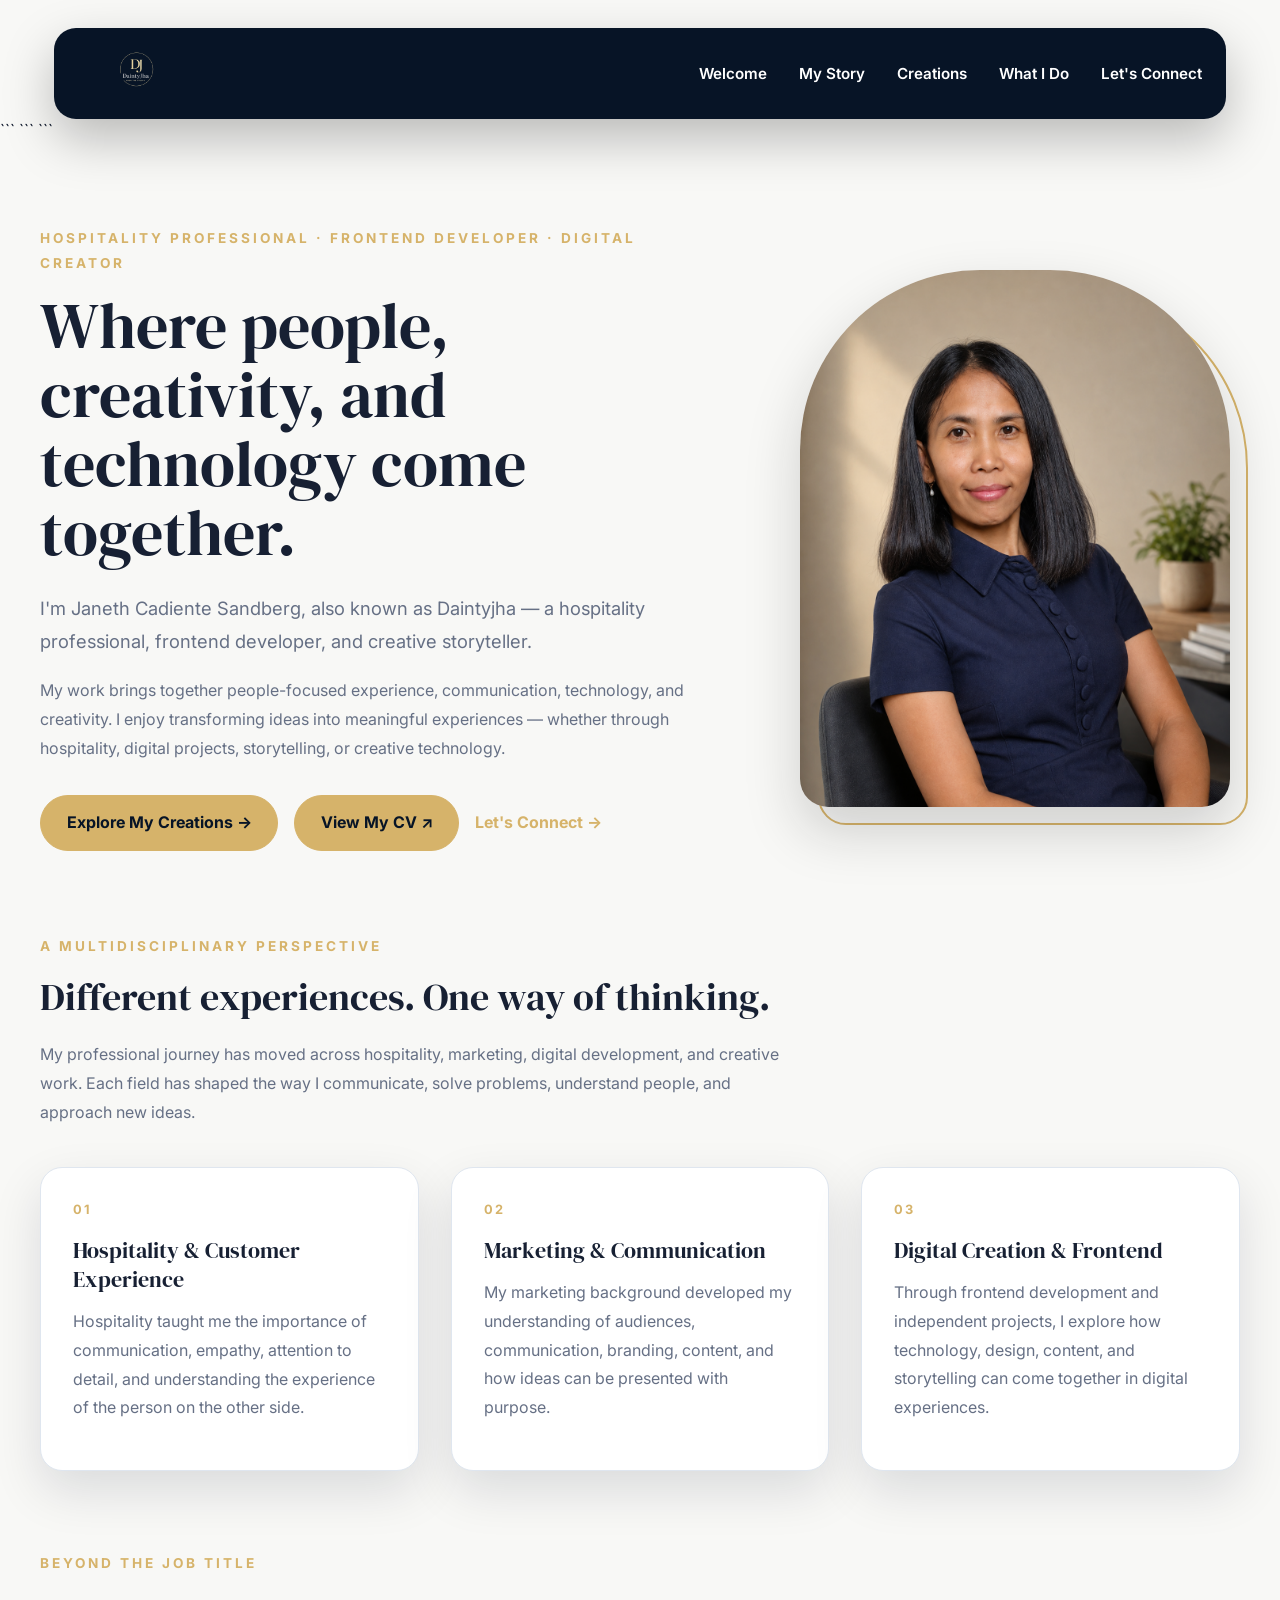
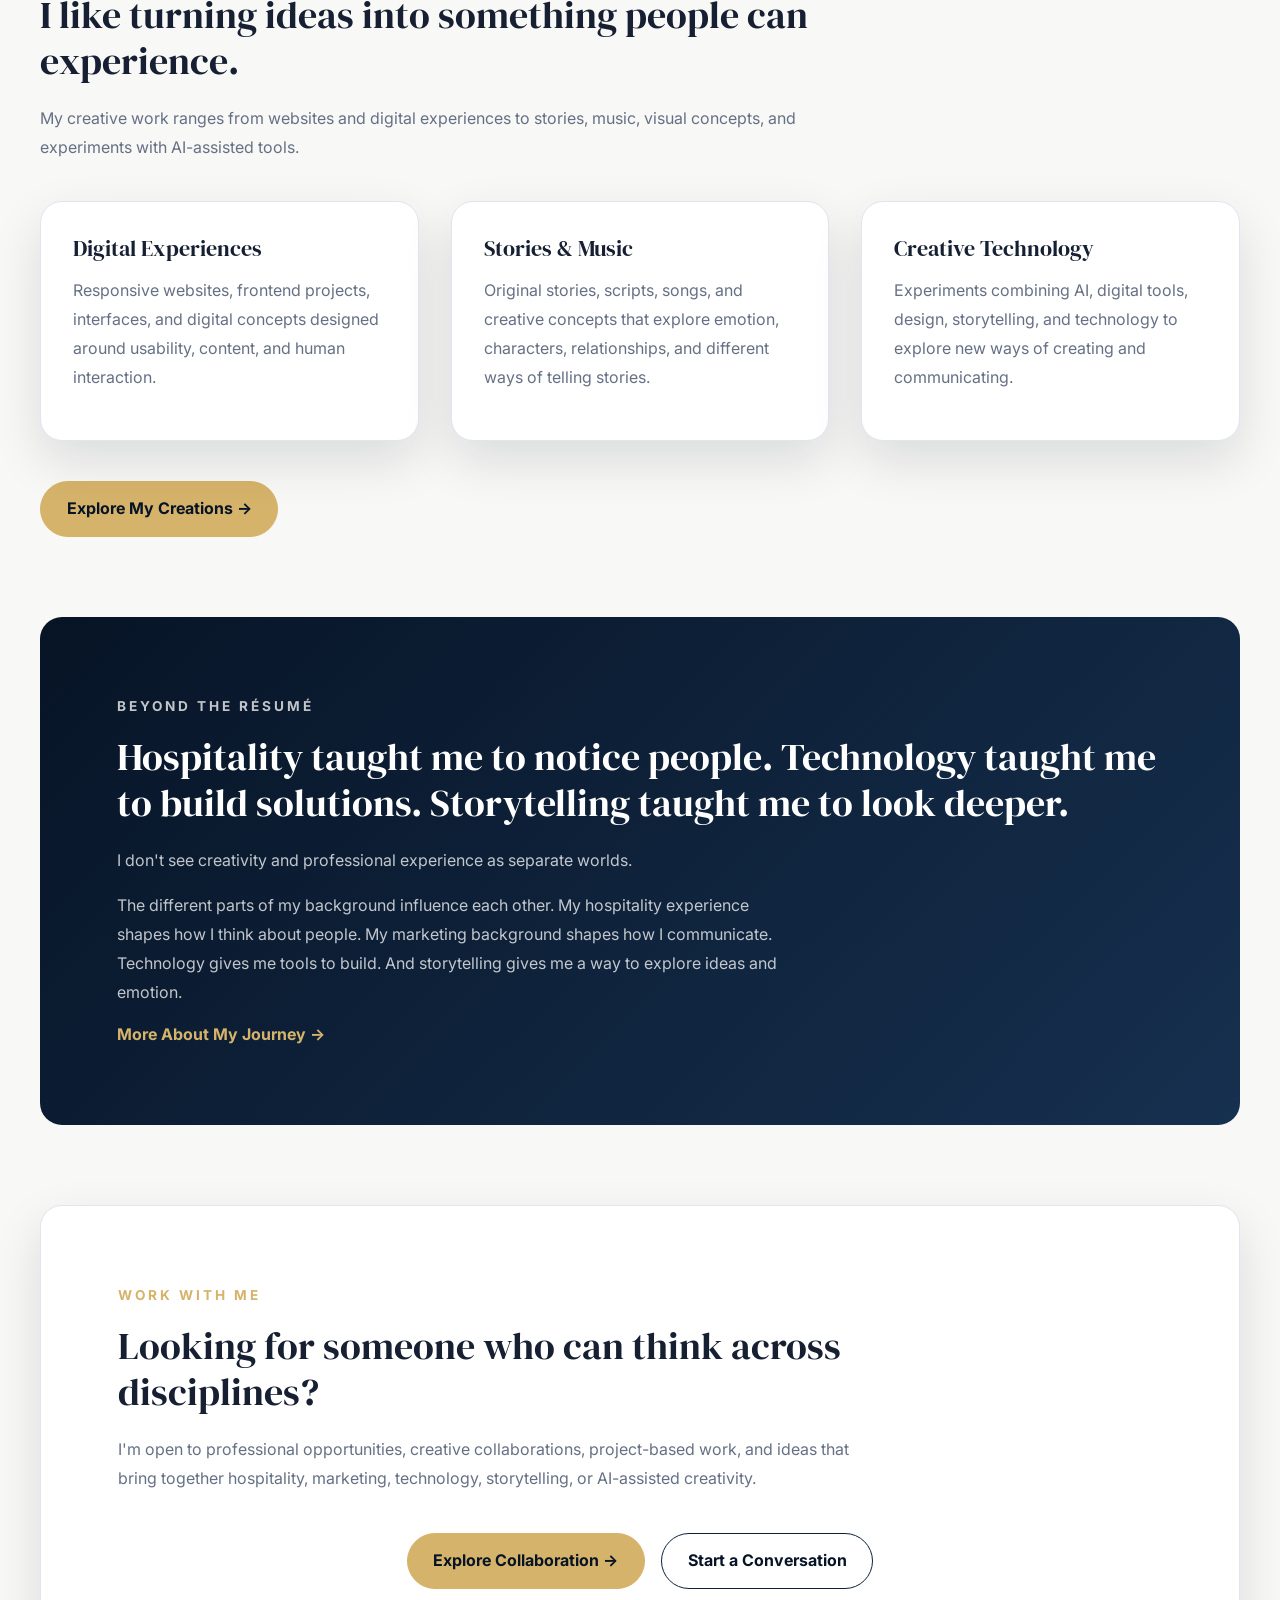
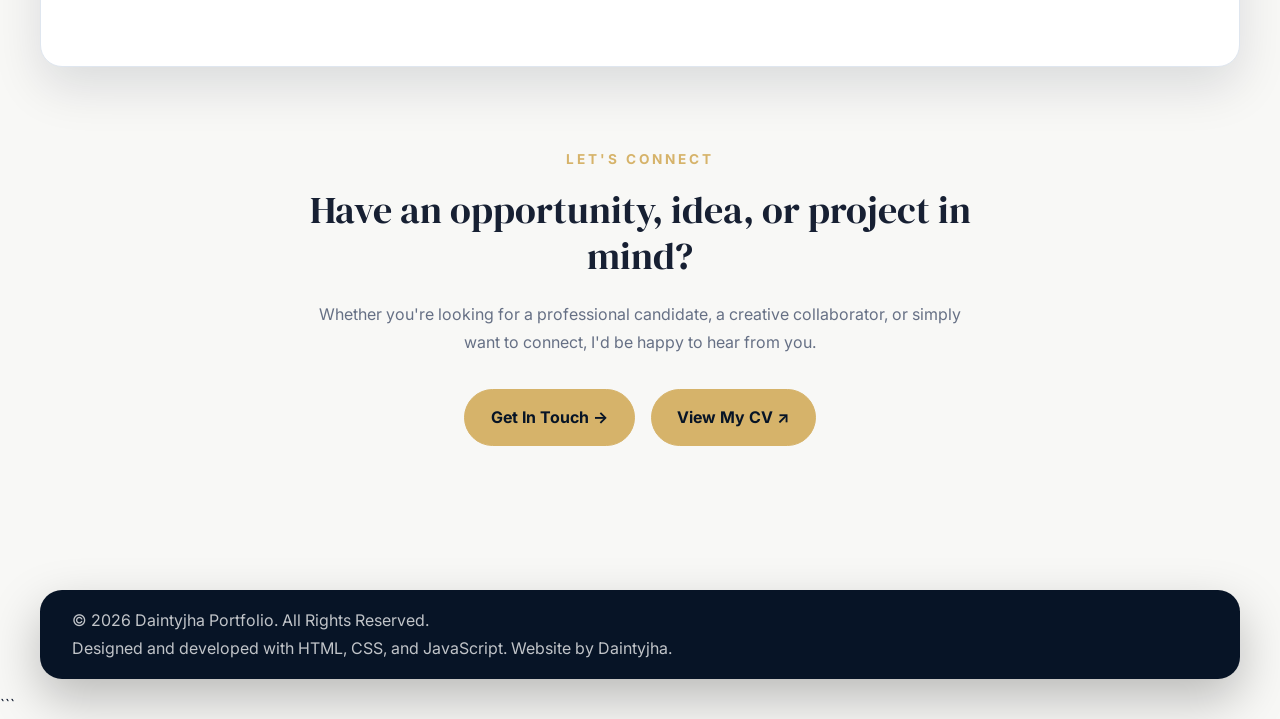
==== index.html @ 54a17712 "Update index.html" ====
<!DOCTYPE html>

<html lang="en">

<head>

```
<!-- =========================================
     GOOGLE ANALYTICS 4
     ========================================= -->

<script async
    src="https://www.googletagmanager.com/gtag/js?id=G-D48G5HC8G1">
</script>

<script>
    window.dataLayer = window.dataLayer || [];

    function gtag() {
        dataLayer.push(arguments);
    }

    gtag("js", new Date());

    gtag("config", "G-D48G5HC8G1");
</script>


<!-- =========================================
     COOKIEYES
     ========================================= -->

<!-- Start cookieyes banner -->
<script
    id="cookieyes"
    type="text/javascript"
    src="https://cdn-cookieyes.com/client_data/dc407ac7b170aed1c0a980ccf6e65b48/script.js">
</script>
<!-- End cookieyes banner -->


<!-- =========================================
     BASIC META
     ========================================= -->

<meta charset="UTF-8">

<meta
    name="viewport"
    content="width=device-width, initial-scale=1.0"
>


<!-- =========================================
     SEO
     ========================================= -->

<title>
    Janeth Cadiente Sandberg | Hospitality Professional & Frontend Developer
</title>

<meta
    name="description"
    content="Learn about Janeth Cadiente Sandberg — a hospitality professional, frontend developer, and creative storyteller creating meaningful digital experiences."
>

<meta
    name="author"
    content="Janeth Cadiente Sandberg"
>


<!-- =========================================
     GOOGLE FONTS
     ========================================= -->

<link
    rel="preconnect"
    href="https://fonts.googleapis.com"
>

<link
    rel="preconnect"
    href="https://fonts.gstatic.com"
    crossorigin
>

<link
    href="https://fonts.googleapis.com/css2?family=Inter:wght@300;400;500;600;700;800&family=DM+Serif+Display&display=swap"
    rel="stylesheet"
>


<!-- =========================================
     CSS
     ========================================= -->

<link
    rel="stylesheet"
    href="style.css"
>
```

</head>

<body>

```
<!-- =========================================
     NAVBAR
     ========================================= -->

<div id="navbar-container"></div>


<!-- =========================================
     MAIN CONTENT
     ========================================= -->

<main>


    <!-- =========================================
         HERO
    ========================================== -->

    <section class="hero-with-photo">

        <div class="hero-content">

            <p class="eyebrow">
                Hospitality Professional · Frontend Developer · Digital Creator
            </p>

            <h1>
                Where people, creativity, and technology come together.
            </h1>

            <p class="hero-intro">
                I'm Janeth Cadiente Sandberg, also known as Daintyjha —
                a hospitality professional, frontend developer, and
                creative storyteller.
            </p>

            <p>
                My work brings together people-focused experience,
                communication, technology, and creativity. I enjoy
                transforming ideas into meaningful experiences — whether
                through hospitality, digital projects, storytelling,
                or creative technology.
            </p>


            <div class="hero-buttons">

                <a
                    href="portfolio.html"
                    class="btn"
                >
                    Explore My Creations →
                </a>


                <a
                    href="assets/Janeth_Cadiente_Sandberg_CV.pdf"
                    class="btn btn-primary"
                    target="_blank"
                    rel="noopener noreferrer"
                >
                    View My CV ↗
                </a>


                <a
                    href="contact.html"
                    class="text-link"
                >
                    Let's Connect →
                </a>

            </div>

        </div>


        <div class="hero-photo">

            <img
                src="assets/janeth-portrait.png"
                alt="Portrait of Janeth Cadiente Sandberg"
            >

        </div>

    </section>



    <!-- =========================================
         INTRODUCTION
    ========================================== -->

    <section class="home-introduction">

        <div class="section-heading">

            <p class="eyebrow">
                A Multidisciplinary Perspective
            </p>

            <h2>
                Different experiences. One way of thinking.
            </h2>

            <p>
                My professional journey has moved across hospitality,
                marketing, digital development, and creative work.
                Each field has shaped the way I communicate, solve problems,
                understand people, and approach new ideas.
            </p>

        </div>


        <div class="card-container">


            <article class="card">

                <span class="card-number">
                    01
                </span>

                <h3>
                    Hospitality & Customer Experience
                </h3>

                <p>
                    Hospitality taught me the importance of communication,
                    empathy, attention to detail, and understanding the
                    experience of the person on the other side.
                </p>

            </article>


            <article class="card">

                <span class="card-number">
                    02
                </span>

                <h3>
                    Marketing & Communication
                </h3>

                <p>
                    My marketing background developed my understanding of
                    audiences, communication, branding, content, and how
                    ideas can be presented with purpose.
                </p>

            </article>


            <article class="card">

                <span class="card-number">
                    03
                </span>

                <h3>
                    Digital Creation & Frontend
                </h3>

                <p>
                    Through frontend development and independent projects,
                    I explore how technology, design, content, and
                    storytelling can come together in digital experiences.
                </p>

            </article>

        </div>

    </section>



    <!-- =========================================
         WHAT I CREATE
    ========================================== -->

    <section class="home-creations">

        <div class="section-heading">

            <p class="eyebrow">
                Beyond the Job Title
            </p>

            <h2>
                I like turning ideas into something people can experience.
            </h2>

            <p>
                My creative work ranges from websites and digital
                experiences to stories, music, visual concepts, and
                experiments with AI-assisted tools.
            </p>

        </div>


        <div class="card-container">


            <article class="card">

                <h3>
                    Digital Experiences
                </h3>

                <p>
                    Responsive websites, frontend projects, interfaces,
                    and digital concepts designed around usability,
                    content, and human interaction.
                </p>

            </article>


            <article class="card">

                <h3>
                    Stories & Music
                </h3>

                <p>
                    Original stories, scripts, songs, and creative
                    concepts that explore emotion, characters,
                    relationships, and different ways of telling stories.
                </p>

            </article>


            <article class="card">

                <h3>
                    Creative Technology
                </h3>

                <p>
                    Experiments combining AI, digital tools, design,
                    storytelling, and technology to explore new ways
                    of creating and communicating.
                </p>

            </article>

        </div>


        <div class="section-action">

            <a
                href="portfolio.html"
                class="btn"
            >
                Explore My Creations →
            </a>

        </div>

    </section>



    <!-- =========================================
         BEYOND THE RESUME
    ========================================== -->

    <section class="creative-section">

        <div class="creative-content">

            <p class="eyebrow">
                Beyond the Résumé
            </p>

            <h2>
                Hospitality taught me to notice people.
                Technology taught me to build solutions.
                Storytelling taught me to look deeper.
            </h2>

            <p>
                I don't see creativity and professional experience
                as separate worlds.
            </p>

            <p>
                The different parts of my background influence each other.
                My hospitality experience shapes how I think about people.
                My marketing background shapes how I communicate.
                Technology gives me tools to build.
                And storytelling gives me a way to explore ideas and emotion.
            </p>

            <a
                href="about.html"
                class="text-link"
            >
                More About My Journey →
            </a>

        </div>

    </section>



    <!-- =========================================
         COLLABORATION
    ========================================== -->

    <section class="home-collaboration">

        <div class="section-heading">

            <p class="eyebrow">
                Work With Me
            </p>

            <h2>
                Looking for someone who can think across disciplines?
            </h2>

            <p>
                I'm open to professional opportunities, creative
                collaborations, project-based work, and ideas that bring
                together hospitality, marketing, technology, storytelling,
                or AI-assisted creativity.
            </p>

        </div>


        <div class="home-collaboration-actions">

            <a
                href="services.html"
                class="btn"
            >
                Explore Collaboration →
            </a>

            <a
                href="contact.html"
                class="btn btn-outline"
            >
                Start a Conversation
            </a>

        </div>

    </section>



    <!-- =========================================
         FINAL CTA
    ========================================== -->

    <section class="home-cta">

        <div class="home-cta-content">

            <p class="eyebrow">
                Let's Connect
            </p>

            <h2>
                Have an opportunity, idea, or project in mind?
            </h2>

            <p>
                Whether you're looking for a professional candidate,
                a creative collaborator, or simply want to connect,
                I'd be happy to hear from you.
            </p>


            <div class="hero-buttons">

                <a
                    href="contact.html"
                    class="btn"
                >
                    Get In Touch →
                </a>


                <a
                    href="assets/Janeth_Cadiente_Sandberg_CV.pdf"
                    class="btn btn-primary"
                    target="_blank"
                    rel="noopener noreferrer"
                >
                    View My CV ↗
                </a>

            </div>

        </div>

    </section>

</main>



<!-- =========================================
     FOOTER
     ========================================= -->

<div id="footer-container"></div>



<!-- =========================================
     PORTFOLIO JAVASCRIPT
     ========================================= -->

<script src="script.js"></script>
```

</body>

</html>
---- style.css ----
/* =========================================
   DAINTYJHA PORTFOLIO
   Editorial · Professional · Creative
========================================= */

:root {

    /* =====================================
       COLORS
    ===================================== */

    --navy-dark: #071426;
    --navy: #0d2038;
    --navy-soft: #16304f;

    --gold: #d6b36a;
    --gold-light: #f1d89b;

    --white: #ffffff;

    --background: #f8f8f6;
    --card: #ffffff;

    --text: #172033;
    --text-soft: #667085;

    --border: #dfe6ef;


    /* =====================================
       LAYOUT
    ===================================== */

    --page-width: 1200px;
    --navbar-height: 88px;

    --radius: 22px;


    /* =====================================
       EFFECTS
    ===================================== */

    --shadow:
        0 20px 50px rgba(7, 20, 38, 0.12);

    --shadow-dark:
        0 20px 50px rgba(0, 0, 0, 0.25);


    /* =====================================
       TRANSITIONS
    ===================================== */

    --transition-fast: 0.2s ease;
    --transition-normal: 0.3s ease;
}


/* =========================================
   RESET
========================================= */

*,
*::before,
*::after {
    box-sizing: border-box;
}

html {
    scroll-behavior: smooth;
}

body {
    min-height: 100vh;

    margin: 0;

    display: flex;
    flex-direction: column;

    padding-top: calc(var(--navbar-height) + 30px);

    overflow-x: hidden;

    background: var(--background);
    color: var(--text);

    font-family: "Inter", Arial, sans-serif;

    line-height: 1.6;
}

img {
    max-width: 100%;
}

button,
input,
textarea,
select {
    font: inherit;
}


/* =========================================
   TYPOGRAPHY
========================================= */

h1,
h2,
h3 {
    margin-top: 0;

    font-family: "DM Serif Display", Georgia, serif;

    font-weight: 400;

    color: var(--text);
}

h1 {
    margin-bottom: 1.5rem;

    font-size: clamp(2.5rem, 5vw, 4.5rem);

    line-height: 1.08;
}

h2 {
    margin-bottom: 1.25rem;

    font-size: clamp(1.8rem, 3vw, 2.8rem);

    line-height: 1.2;
}

h3 {
    margin-bottom: 0.8rem;

    font-size: 1.4rem;

    line-height: 1.3;
}

p {
    max-width: 68ch;

    margin-top: 0;

    color: var(--text-soft);

    line-height: 1.8;
}

strong {
    color: var(--text);
}


/* =========================================
   ACCESSIBILITY
========================================= */

a:focus-visible,
button:focus-visible {
    outline: 3px solid var(--gold-light);
    outline-offset: 4px;
}


/* =========================================
   MAIN LAYOUT
========================================= */

main {
    width: min(calc(100% - 3rem), var(--page-width));

    margin-inline: auto;

    flex: 1;
}

section {
    margin-block: 5rem;
}


/* =========================================
   FLOATING NAVBAR
========================================= */

#navbar-container {
    position: fixed;

    top: 14px;
    left: 50%;

    z-index: 2000;

    width: min(calc(100% - 28px), var(--page-width));

    transform: translateX(-50%);

    pointer-events: none;
}

.navbar {
    min-height: var(--navbar-height);

    display: flex;

    align-items: center;
    justify-content: space-between;

    gap: 2rem;

    padding: 0.4rem 1.5rem;

    background: var(--navy-dark);

    border-radius: var(--radius);

    box-shadow: var(--shadow-dark);

    pointer-events: auto;
}


/* =========================================
   LOGO
========================================= */

.logo {
    display: flex;

    align-items: center;

    flex: 0 0 auto;
}

.logo img {
    display: block;

    width: auto;

    height: 78px;

    max-width: none;

    object-fit: contain;
}


/* =========================================
   NAVIGATION
========================================= */

.nav__menu {
    display: flex;

    align-items: center;

    gap: 2rem;

    margin: 0;
    padding: 0;

    list-style: none;
}

.nav__menu a {
    position: relative;

    color: var(--white);

    font-size: 0.95rem;

    font-weight: 600;

    text-decoration: none;

    transition: color var(--transition-fast);
}

.nav__menu a:hover {
    color: var(--gold);
}

.nav__menu a::after {
    position: absolute;

    right: 0;
    bottom: -7px;
    left: 0;

    width: 0;
    height: 2px;

    margin-inline: auto;

    background: var(--gold);

    border-radius: 10px;

    content: "";

    transition: width var(--transition-normal);
}

.nav__menu a:hover::after {
    width: 100%;
}


/* =========================================
   MOBILE MENU
========================================= */

#mobile-menu {
    display: none;

    padding: 0.25rem;

    border: none;

    background: none;

    color: var(--white);

    font-size: 2rem;

    line-height: 1;

    cursor: pointer;
}


/* =========================================
   EYEBROW
========================================= */

.eyebrow {
    margin-bottom: 1rem;

    color: var(--gold);

    font-size: 0.85rem;

    font-weight: 700;

    letter-spacing: 3px;

    text-transform: uppercase;
}


/* =========================================
   HERO
========================================= */

.hero {
    max-width: 900px;

    min-height: 65vh;

    display: flex;

    justify-content: center;

    flex-direction: column;
}

.hero-with-photo {
    max-width: none;
    min-height: 70vh;
    display: grid;
    grid-template-columns:
        minmax(0, 1.2fr)
        minmax(280px, 0.8fr);
    align-items: center;
    gap: clamp(2rem, 6vw, 5rem);
}

.hero-content {
    max-width: 720px;
}

.hero-intro {
    font-size: 1.15rem;
}


/* =========================================
   HERO PHOTO
========================================= */

.hero-photo {
    position: relative;
    width: 100%;
    max-width: 430px;
    margin-inline: auto;
}

.hero-photo::before {
    position: absolute;
    top: 18px;
    left: 18px;
    width: 100%;
    height: 100%;
    border: 2px solid var(--gold);
    border-radius:
        180px 180px 28px 28px;
    content: "";
}

.hero-photo img {
    position: relative;
    z-index: 1;
    display: block;
    width: 100%;
    aspect-ratio: 4 / 5;
    object-fit: cover;
    object-position: center top;
    border-radius:180px 180px 28px 28px;
    box-shadow:0 24px 55px rgba(23, 23, 23, 0.18);
}


/* =========================================
   HERO BUTTON GROUP
========================================= */

.hero-buttons,
.hero-actions {
    display: flex;

    flex-wrap: wrap;

    align-items: center;

    gap: 1rem;

    margin-top: 2rem;
}


/* =========================================
   BUTTONS
========================================= */

.btn,
.cta-button {
    display: inline-flex;

    align-items: center;
    justify-content: center;

    gap: 0.5rem;

    min-height: 48px;

    padding: 0.9rem 1.6rem;

    background: var(--gold);

    color: var(--navy-dark);

    border: 1px solid var(--gold);

    border-radius: 50px;

    font-family: inherit;

    font-weight: 700;

    text-decoration: none;

    cursor: pointer;

    white-space: nowrap;

    transition:
        transform var(--transition-fast),
        background-color var(--transition-fast),
        color var(--transition-fast),
        border-color var(--transition-fast),
        box-shadow var(--transition-fast);
}

.btn:hover,
.cta-button:hover {
    background: var(--gold-light);

    border-color: var(--gold-light);

    color: var(--navy-dark);

    transform: translateY(-3px);

    box-shadow:
        0 10px 24px rgba(7, 20, 38, 0.14);
}

.btn:active,
.cta-button:active {
    transform: translateY(-1px);
}


/* =========================================
   OUTLINE BUTTON
========================================= */

.btn-outline,
.btn-secondary,
.secondary-button {
    background: transparent;

    color: var(--navy-dark);

    border-color: var(--navy);
}

.btn-outline:hover,
.btn-secondary:hover,
.secondary-button:hover {
    background: var(--navy-dark);

    color: var(--white);

    border-color: var(--navy-dark);
}


/* =========================================
   TEXT LINKS
========================================= */

.text-link {
    display: inline-flex;

    align-items: center;

    color: var(--gold);

    font-weight: 700;

    text-decoration: none;

    transition:
        color var(--transition-fast),
        transform var(--transition-fast);
}

.text-link:hover {
    color: var(--navy-dark);

    transform: translateX(4px);
}


/* =========================================
   CARDS
========================================= */

.card-container,
.skills {
    display: grid;

    grid-template-columns:
        repeat(
            auto-fit,
            minmax(min(100%, 280px), 1fr)
        );

    gap: 2rem;
}

.card {
    position: relative;

    padding: 2rem;

    background: var(--card);

    border: 1px solid var(--border);

    border-radius: var(--radius);

    box-shadow: var(--shadow);

    transition:
        transform var(--transition-normal),
        box-shadow var(--transition-normal),
        border-color var(--transition-normal);
}

.card:hover {
    transform: translateY(-8px);

    border-color:
        rgba(214, 179, 106, 0.55);

    box-shadow:
        0 26px 60px rgba(7, 20, 38, 0.16);
}


/* =========================================
   CARD NUMBERS
========================================= */

.card-number {
    display: block;

    margin-bottom: 1rem;

    color: var(--gold);

    font-size: 0.8rem;

    font-weight: 700;

    letter-spacing: 2px;
}


/* =========================================
   SKILL LIST
========================================= */

.skill-list {
    margin: 0;

    padding: 0;

    list-style: none;
}

.skill-list li {
    position: relative;

    padding: 0.55rem 0 0.55rem 1.3rem;

    color: var(--text-soft);

    border-bottom: 1px solid var(--border);
}

.skill-list li:last-child {
    border-bottom: none;
}

.skill-list li::before {
    position: absolute;

    top: 50%;
    left: 0;

    width: 6px;
    height: 6px;

    background: var(--gold);

    border-radius: 50%;

    content: "";

    transform: translateY(-50%);
}


/* =========================================
   SECTION HEADING
========================================= */

.section-heading {
    max-width: 800px;

    margin-bottom: 2.5rem;
}

.section-heading p {
    max-width: 760px;
}


/* =========================================
   SECTION ACTION
========================================= */

.section-action {
    margin-top: 2.5rem;
}


/* =========================================
   ABOUT PAGE
========================================= */

.about-page section {
    scroll-margin-top: 130px;
}

.about-hero {
    padding-block: 2rem;
}


.hero-photo {
    position: relative;
    width: 100%;
    max-width: 430px;
    margin-inline: auto;
}

.hero-photo::before {
    position: absolute;
    top: 18px;
    left: 18px;
    width: 100%;
    height: 100%;
    border: 2px solid var(--gold);
    border-radius:
        180px 180px 28px 28px;
    content: "";
}

.hero-photo img {
    position: relative;
    z-index: 1;
    display: block;
    width: 100%;
    aspect-ratio: 4 / 5;
    object-fit: cover;
    object-position: center top;
    border-radius:180px 180px 28px 28px;
    box-shadow:0 24px 55px rgba(23, 23, 23, 0.18);
}
/* =========================================
   EDUCATION
========================================= */

.education-year {
    display: inline-block;

    margin-bottom: 1rem;

    color: var(--gold);

    font-size: 0.8rem;

    font-weight: 700;

    letter-spacing: 1px;
}

.institution {
    color: var(--navy);

    font-weight: 700;
}


/* =========================================
   SECTION NOTE
========================================= */

.section-note {
    margin-top: 1.5rem;

    font-size: 0.95rem;

    font-style: italic;
}


/* =========================================
   CREATIVE SECTION
========================================= */

.creative-section {
    padding: clamp(2.5rem, 6vw, 5rem);

    background:
        linear-gradient(
            135deg,
            var(--navy-dark),
            var(--navy-soft)
        );

    border-radius: var(--radius);

    color: var(--white);
}

.creative-section h2,
.creative-section h3 {
    color: var(--white);
}

.creative-section p {
    color: rgba(255, 255, 255, 0.75);
}

.creative-highlight {
    display: grid;

    grid-template-columns:
        repeat(
            auto-fit,
            minmax(min(100%, 220px), 1fr)
        );

    gap: 1.5rem;

    margin-block: 2.5rem;
}

.creative-highlight > div {
    padding: 1.5rem;

    background: rgba(255, 255, 255, 0.05);

    border: 1px solid
        rgba(255, 255, 255, 0.1);

    border-radius: 18px;
}


/* =========================================
   APPROACH
========================================= */

.approach-content {
    max-width: 850px;
}

.approach-highlight {
    font-size: 1.3rem;

    color: var(--navy);

    font-weight: 500;
}


/* =========================================
   CAREER SECTION
========================================= */

.career-section {
    max-width: 900px;
}


/* =========================================
   CV SECTION
========================================= */

.cv-section {
    padding: clamp(2.5rem, 6vw, 5rem);

    background: var(--navy);

    border-radius: var(--radius);

    text-align: center;
}

.cv-content {
    max-width: 760px;

    margin-inline: auto;
}

.cv-section h2 {
    color: var(--white);
}

.cv-section p {
    margin-inline: auto;

    color: rgba(255, 255, 255, 0.75);
}

.cv-section .hero-actions {
    justify-content: center;
}


/* =========================================
   CONTACT SECTION
========================================= */

.contact-section,
.contact-cta {
    padding: clamp(2.5rem, 6vw, 5rem);

    background: var(--white);

    border: 1px solid var(--border);

    border-radius: var(--radius);

    box-shadow: var(--shadow);
}

.contact-section .hero-actions,
.contact-cta .hero-actions {
    margin-top: 2rem;
}


/* =========================================
   CONTACT PAGE HERO
========================================= */

.page-hero {
    max-width: 850px;

    padding-block: 2rem;
}


/* =========================================
   CONTACT GRID
========================================= */

.contact-container {
    display: grid;

    grid-template-columns:
        minmax(0, 1.5fr)
        minmax(240px, 0.75fr);

    gap: 2rem;

    align-items: start;
}

.contact-info {
    padding: 2rem 0;
}

.contact-card {
    padding: 2rem;

    background: var(--white);

    border: 1px solid var(--border);

    border-radius: var(--radius);

    box-shadow: var(--shadow);
}

.contact-card ul {
    margin: 0;

    padding-left: 1.2rem;

    color: var(--text-soft);
}

.contact-card li {
    margin-bottom: 0.5rem;
}


/* =========================================
   CONTACT ACTIONS
========================================= */

.contact-actions {
    display: flex;

    flex-wrap: wrap;

    align-items: center;

    gap: 1rem;

    margin-top: 2rem;
}


/* =========================================
   SOCIAL SECTION
========================================= */

.social-section {
    text-align: center;
}

.social-section p {
    margin-inline: auto;
}

.social-links {
    display: flex;

    flex-wrap: wrap;

    justify-content: center;

    align-items: center;

    gap: 0.8rem;

    margin-top: 2rem;
}

.social-links a {
    color: var(--navy);

    font-weight: 700;

    text-decoration: none;

    transition:
        color var(--transition-fast),
        transform var(--transition-fast);
}

.social-links a:hover {
    color: var(--gold);

    transform: translateY(-2px);
}

.social-links span {
    color: var(--gold);

    user-select: none;
}


/* =========================================
   CONTACT CTA
========================================= */

.contact-cta {
    text-align: center;
}

.contact-cta p {
    margin-inline: auto;
}

.contact-cta .btn {
    margin-top: 1rem;
}


/* =========================================
   PORTFOLIO
========================================= */

.portfolio-hero {
    max-width: 900px;

    padding-block: 3rem 2rem;
}

.portfolio-intro {
    max-width: 760px;

    font-size: clamp(1.05rem, 1.5vw, 1.2rem);
}

.portfolio-nav {
    display: flex;

    flex-wrap: wrap;

    gap: 0.75rem;

    margin-top: 2rem;
}

.portfolio-filter {
    display: inline-flex;

    align-items: center;

    padding: 0.7rem 1.1rem;

    border: 1px solid var(--border);

    border-radius: 50px;

    background: var(--white);

    color: var(--navy);

    font-size: 0.9rem;

    font-weight: 600;

    text-decoration: none;

    transition:
        background-color var(--transition-fast),
        color var(--transition-fast),
        border-color var(--transition-fast),
        transform var(--transition-fast);
}

.portfolio-filter:hover {
    background: var(--navy-dark);

    color: var(--white);

    border-color: var(--navy-dark);

    transform: translateY(-2px);
}


/* =========================================
   FEATURED PROJECTS
========================================= */

.featured-grid {
    display: grid;

    gap: 2rem;
}

.featured-project {
    display: grid;

    grid-template-columns:
        minmax(280px, 0.85fr)
        minmax(0, 1.15fr);

    overflow: hidden;

    background: var(--white);

    border: 1px solid var(--border);

    border-radius: var(--radius);

    box-shadow: var(--shadow);
}

.featured-project:nth-child(even) .project-image {
    order: 2;
}

.project-image {
    min-height: 340px;

    overflow: hidden;
}

.project-image img {
    display: block;

    width: 100%;
    height: 100%;

    object-fit: cover;

    transition: transform 0.5s ease;
}

.featured-project:hover .project-image img {
    transform: scale(1.035);
}

.project-content {
    display: flex;

    justify-content: center;

    flex-direction: column;

    padding: clamp(2rem, 5vw, 4rem);
}

.project-category {
    display: block;

    margin-bottom: 0.7rem;

    color: var(--gold);

    font-size: 0.75rem;

    font-weight: 700;

    letter-spacing: 0.08em;

    text-transform: uppercase;
}

.project-content h3 {
    margin-bottom: 1rem;

    font-size: clamp(1.8rem, 3vw, 2.5rem);
}


/* =========================================
   PROJECT TAGS
========================================= */

.project-tags {
    display: flex;

    flex-wrap: wrap;

    gap: 0.5rem;

    margin-block: 1rem 1.5rem;
}

.project-tags span {
    padding: 0.4rem 0.75rem;

    background: var(--background);

    border: 1px solid var(--border);

    border-radius: 50px;

    color: var(--text-soft);

    font-size: 0.78rem;

    font-weight: 600;
}


/* =========================================
   DARK PORTFOLIO SECTION
========================================= */

.dark-portfolio-section {
    padding: clamp(2rem, 5vw, 4.5rem);

    background: var(--navy-dark);

    border-radius: var(--radius);
}

.dark-portfolio-section h2,
.dark-portfolio-section h3 {
    color: var(--white);
}

.dark-portfolio-section .section-heading p {
    color: rgba(255, 255, 255, 0.7);
}


/* =========================================
   STORY GRID
========================================= */

.story-grid {
    display: grid;

    grid-template-columns:
        repeat(
            auto-fit,
            minmax(min(100%, 240px), 1fr)
        );

    gap: 1.5rem;
}

.story-card {
    overflow: hidden;

    background: var(--navy);

    border: 1px solid
        rgba(255, 255, 255, 0.08);

    border-radius: 18px;

    transition:
        transform var(--transition-normal),
        border-color var(--transition-normal);
}

.story-card:hover {
    transform: translateY(-6px);

    border-color:
        rgba(214, 179, 106, 0.5);
}

.story-cover {
    aspect-ratio: 4 / 5;

    overflow: hidden;
}

.story-cover img {
    display: block;

    width: 100%;
    height: 100%;

    object-fit: cover;

    transition: transform 0.5s ease;
}

.story-card:hover .story-cover img {
    transform: scale(1.04);
}

.story-info {
    padding: 1.5rem;
}

.story-info p {
    color: rgba(255, 255, 255, 0.68);
}


/* =========================================
   MUSIC
========================================= */

.music-grid {
    display: grid;

    grid-template-columns:
        repeat(
            auto-fit,
            minmax(min(100%, 260px), 1fr)
        );

    gap: 2rem;
}

.music-card {
    padding: 2rem;

    background: var(--white);

    border: 1px solid var(--border);

    border-radius: var(--radius);

    box-shadow: var(--shadow);

    transition:
        transform var(--transition-normal),
        border-color var(--transition-normal);
}

.music-card:hover {
    transform: translateY(-7px);

    border-color: var(--gold);
}

.music-icon {
    display: flex;

    align-items: center;
    justify-content: center;

    width: 54px;
    height: 54px;

    margin-bottom: 1.5rem;

    border: 1px solid var(--gold);

    border-radius: 50%;

    color: var(--gold);

    font-family: "DM Serif Display", serif;

    font-size: 1.7rem;
}


/* =========================================
   VISUAL WORK
========================================= */

.visual-grid {
    display: grid;

    grid-template-columns:
        repeat(
            auto-fit,
            minmax(min(100%, 260px), 1fr)
        );

    gap: 2rem;
}

.visual-card {
    padding: 1rem;

    background: var(--white);

    border: 1px solid var(--border);

    border-radius: var(--radius);

    box-shadow: var(--shadow);
}

.visual-placeholder {
    min-height: 250px;

    display: flex;

    align-items: center;
    justify-content: center;

    margin-bottom: 1.5rem;

    background:
        linear-gradient(
            135deg,
            var(--navy-dark),
            var(--navy-soft)
        );

    border-radius: 16px;

    color: var(--gold-light);

    font-family: "DM Serif Display", serif;

    font-size: 1.7rem;

    text-align: center;
}


/* =========================================
   CREATIVE LAB
========================================= */

.creative-lab {
    padding: clamp(2.5rem, 6vw, 5rem);

    background: var(--navy);

    border-radius: var(--radius);
}

.creative-lab-content {
    max-width: 800px;
}

.creative-lab h2 {
    color: var(--white);
}

.creative-lab p {
    color: rgba(255, 255, 255, 0.72);
}

.lab-list {
    display: flex;

    flex-wrap: wrap;

    gap: 0.75rem;

    margin-top: 2rem;
}

.lab-list span {
    padding: 0.7rem 1rem;

    border: 1px solid
        rgba(214, 179, 106, 0.45);

    border-radius: 50px;

    color: var(--gold-light);

    font-size: 0.85rem;

    font-weight: 600;
}


/* =========================================
   HOME CTA
========================================= */

.home-cta {
    text-align: center;
}

.home-cta-content {
    max-width: 750px;

    margin-inline: auto;
}

.home-cta-content p {
    margin-inline: auto;
}

.home-cta .hero-buttons {
    justify-content: center;
}


/* =========================================
   COLLABORATION CTA
========================================= */

.home-collaboration {
    padding: clamp(2.5rem, 6vw, 5rem);

    background: var(--white);

    border: 1px solid var(--border);

    border-radius: var(--radius);

    box-shadow: var(--shadow);
}

.home-collaboration-actions {
    display: flex;

    flex-wrap: wrap;

    align-items: center;

    justify-content: center;

    gap: 1rem;

    margin-top: 2rem;
}

.home-collaboration-actions .btn {
    min-width: 210px;
}


/* =========================================
   FOOTER
========================================= */

#footer-container {
    width: min(calc(100% - 28px), var(--page-width));

    margin: 4rem auto 14px;
}

.footer {
    width: 100%;

    display: flex;

    align-items: center;
    justify-content: space-between;

    gap: 1.5rem;

    padding: 1rem 2rem;

    background: var(--navy-dark);

    color: var(--white);

    border-radius: var(--radius);

    box-shadow: var(--shadow-dark);
}

.footer p {
    margin: 0;

    color: rgba(255, 255, 255, 0.75);
}

.footer a {
    color: var(--gold-light);

    text-decoration: none;

    transition: color var(--transition-fast);
}

.footer a:hover {
    color: var(--white);
}


/* =========================================
   TABLET
========================================= */

@media (max-width: 768px) {

    body {
        padding-top: 90px;
    }

    main {
        width: min(calc(100% - 2rem), var(--page-width));
    }

    section {
        margin-block: 4rem;
    }


    /* NAVBAR */

    .navbar {
        padding: 0.65rem 1rem;
    }

    .logo img {
        height: 46px;
    }

    #mobile-menu {
        display: block;
    }

    .nav__menu {
        position: absolute;

        top: calc(100% + 10px);

        left: 0;
        right: 0;

        display: flex;

        flex-direction: column;

        align-items: stretch;

        gap: 0;

        max-height: 0;

        padding: 0 1rem;

        overflow: hidden;

        background: var(--navy-dark);

        border-radius: var(--radius);

        box-shadow: var(--shadow-dark);

        opacity: 0;

        visibility: hidden;

        transition:
            max-height 0.4s ease,
            opacity 0.3s ease,
            padding 0.3s ease,
            visibility 0.3s ease;
    }

    .nav__menu.active {
        max-height: 500px;

        padding: 1rem;

        opacity: 1;

        visibility: visible;
    }

    .nav__menu li {
        width: 100%;
    }

    .nav__menu a {
        display: block;

        width: 100%;

        padding: 0.85rem 0.5rem;

        text-align: center;
    }

    .nav__menu a::after {
        display: none;
    }


    /* HERO */

    .hero-with-photo {
        grid-template-columns: 1fr;

        min-height: auto;

        text-align: center;
    }

    .hero-content {
        margin-inline: auto;
    }

    .hero-content p {
        margin-inline: auto;
    }

    .hero-photo {
        order: -1;

        width: min(100%, 340px);
    }


    /* BUTTONS */

    .hero-buttons,
    .hero-actions,
    .contact-actions {
        justify-content: center;
    }


    /* CONTACT */

    .contact-container {
        grid-template-columns: 1fr;
    }


    /* FEATURED PROJECTS */

    .featured-project {
        grid-template-columns: 1fr;
    }

    .featured-project:nth-child(even) .project-image {
        order: 0;
    }

    .project-image {
        min-height: auto;

        aspect-ratio: 16 / 10;
    }


    /* DARK SECTIONS */

    .dark-portfolio-section,
    .creative-lab,
    .creative-section,
    .cv-section {
        padding: 2rem 1.25rem;
    }


    /* SOCIAL LINKS */

    .social-links {
        gap: 0.6rem;
    }


    /* FOOTER */

    .footer {
        flex-direction: column;

        gap: 10px;

        padding: 1rem;

        text-align: center;
    }
}


/* =========================================
   SMALL MOBILE
========================================= */

@media (max-width: 480px) {

    body {
        padding-top: 82px;
    }

    main {
        width: calc(100% - 1.5rem);
    }


    /* NAVBAR */

    #navbar-container {
        top: 8px;

        width: calc(100% - 16px);
    }

    .navbar {
        border-radius: 18px;
    }

    .logo img {
        height: 42px;
    }


    /* TYPOGRAPHY */

    h1 {
        font-size:
            clamp(2.2rem, 11vw, 3rem);
    }

    h2 {
        font-size: 1.8rem;
    }


    /* SPACING */

    section {
        margin-block: 3rem;
    }


    /* HERO */

    .hero {
        min-height: auto;

        padding-block: 3rem;
    }

    .hero-photo {
        width: min(90%, 300px);
    }

    .hero-photo::before {
        top: 12px;

        left: 12px;
    }


    /* BUTTONS */

    .hero-buttons,
    .hero-actions,
    .contact-actions,
    .home-collaboration-actions {
        flex-direction: column;

        align-items: stretch;

        width: 100%;
    }

    .hero-buttons .btn,
    .hero-actions .btn,
    .hero-actions a,
    .contact-actions .btn,
    .contact-actions a,
    .home-collaboration-actions .btn {
        width: 100%;
    }


    /* PORTFOLIO */

    .portfolio-hero {
        padding-top: 2rem;

        text-align: center;
    }

    .portfolio-intro {
        margin-inline: auto;
    }

    .portfolio-nav {
        justify-content: center;
    }

    .portfolio-filter {
        width: 100%;

        justify-content: center;
    }


    /* CARDS */

    .card {
        padding: 1.5rem;
    }

    .project-content {
        padding: 1.5rem;
    }

    .story-info,
    .music-card {
        padding: 1.4rem;
    }


    /* CONTACT */

    .contact-info {
        padding: 1rem 0;
    }

    .contact-card {
        padding: 1.5rem;
    }


    /* SOCIAL */

    .social-links span {
        display: none;
    }

    .social-links {
        flex-direction: column;

        gap: 0.8rem;
    }


    /* FOOTER */

    #footer-container {
        width: calc(100% - 16px);

        margin-top: 3rem;

        margin-bottom: 8px;
    }
}


/* =========================================
   REDUCED MOTION
========================================= */

@media (prefers-reduced-motion: reduce) {

    html {
        scroll-behavior: auto;
    }

    *,
    *::before,
    *::after {
        animation-duration: 0.01ms !important;

        animation-iteration-count: 1 !important;

        transition-duration: 0.01ms !important;

        transition-delay: 0ms !important;

        scroll-behavior: auto !important;
    }
}
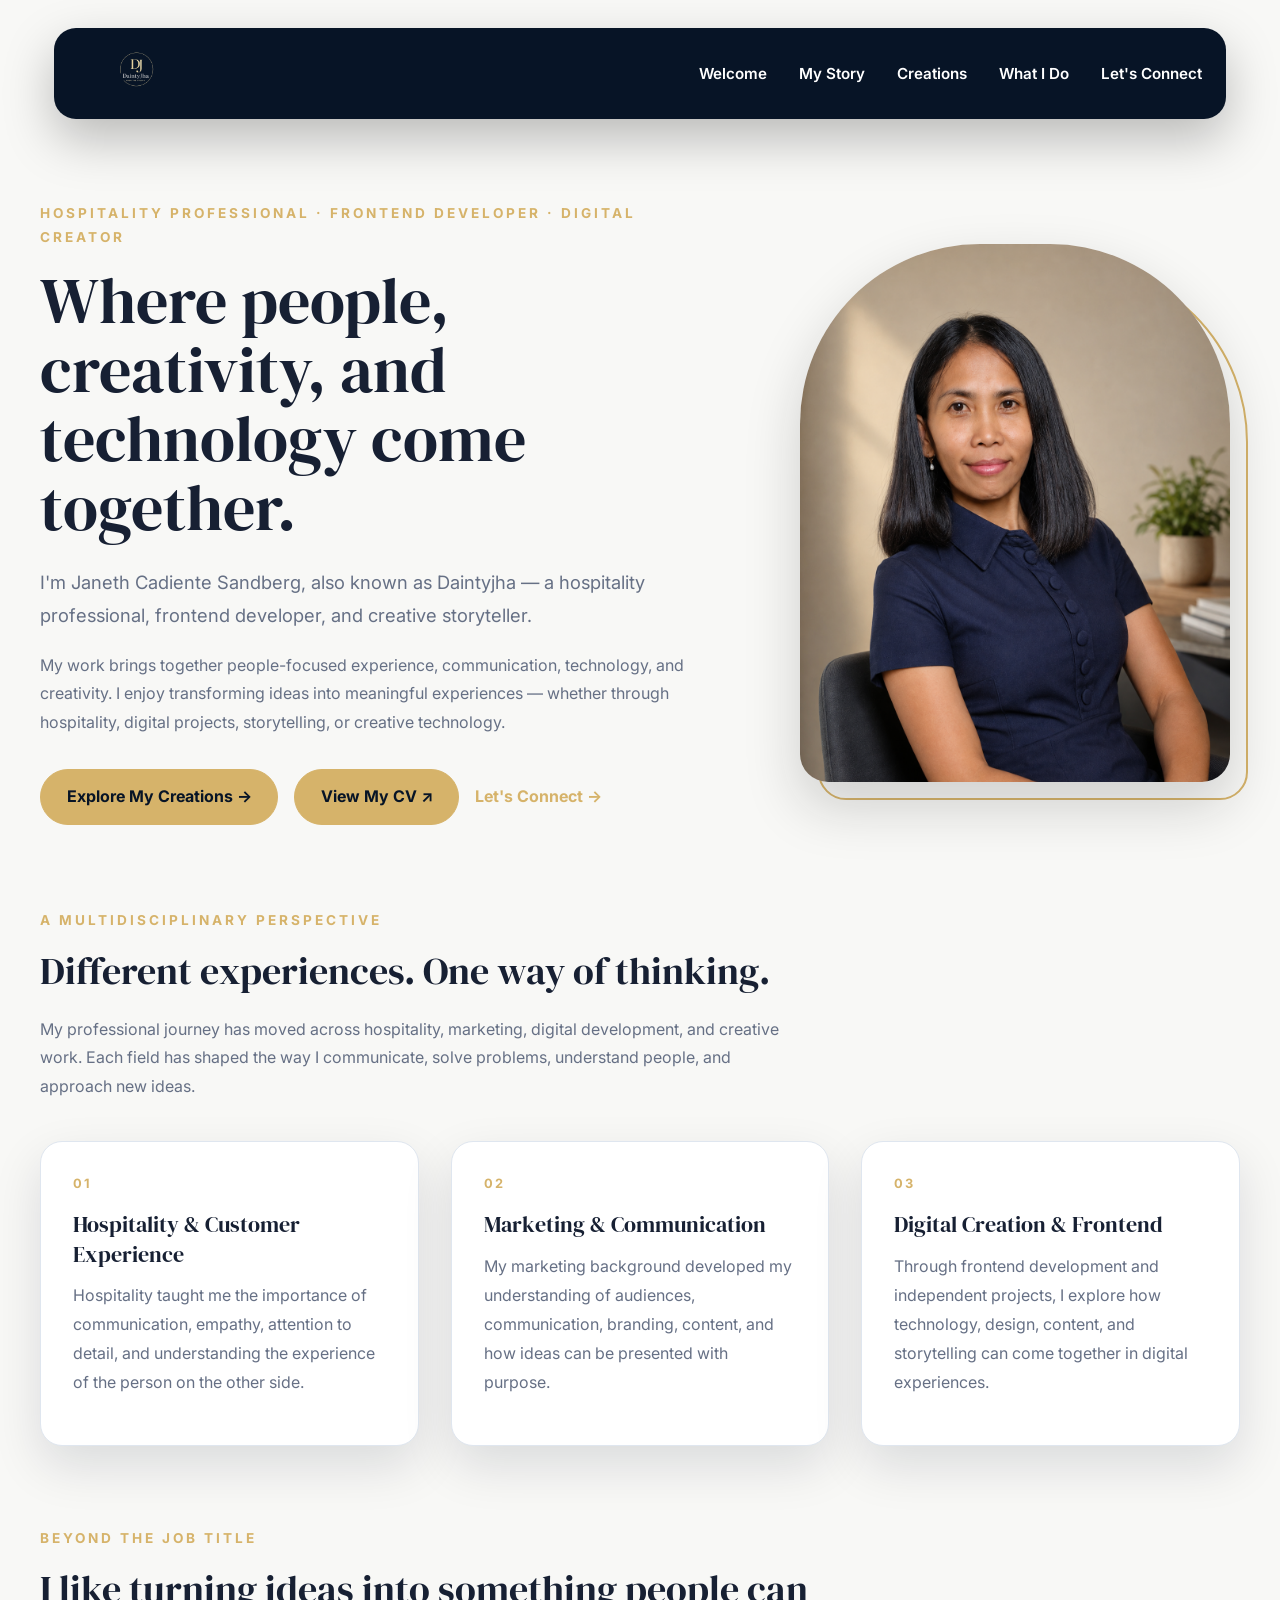
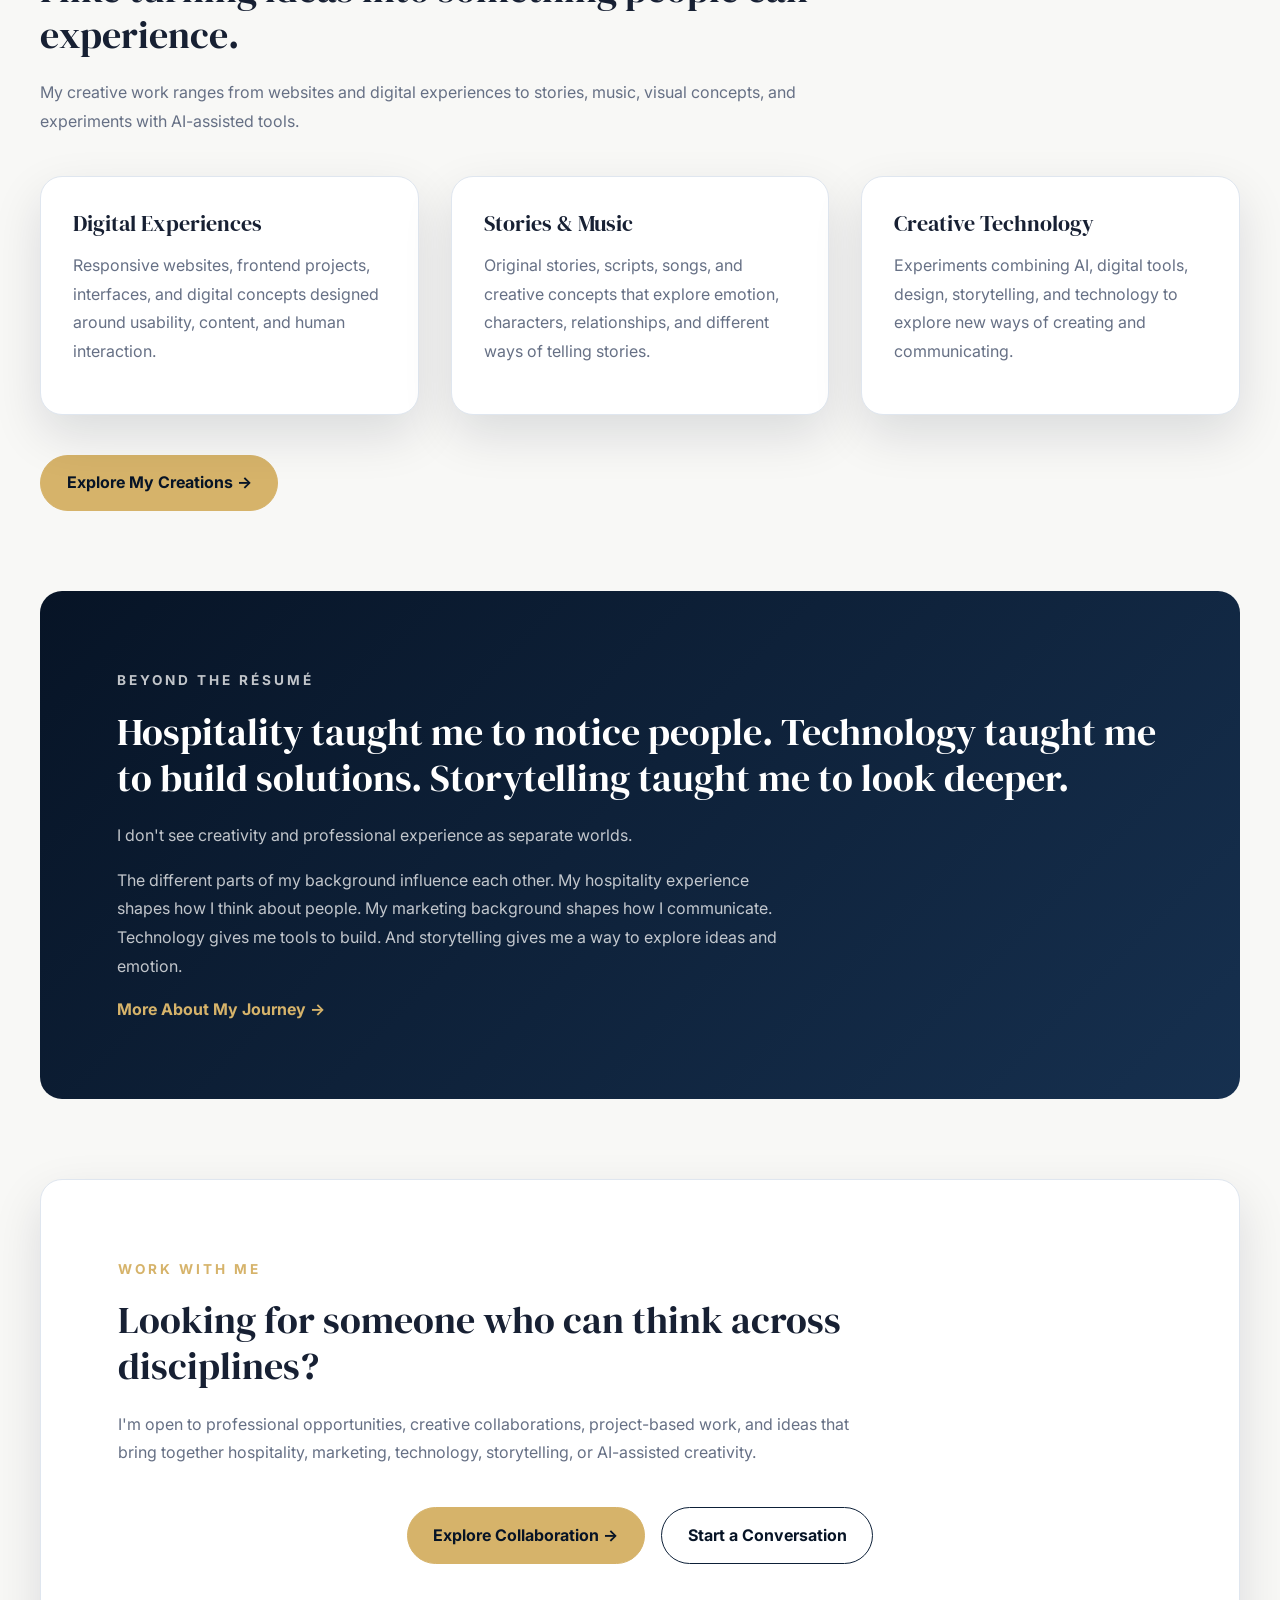
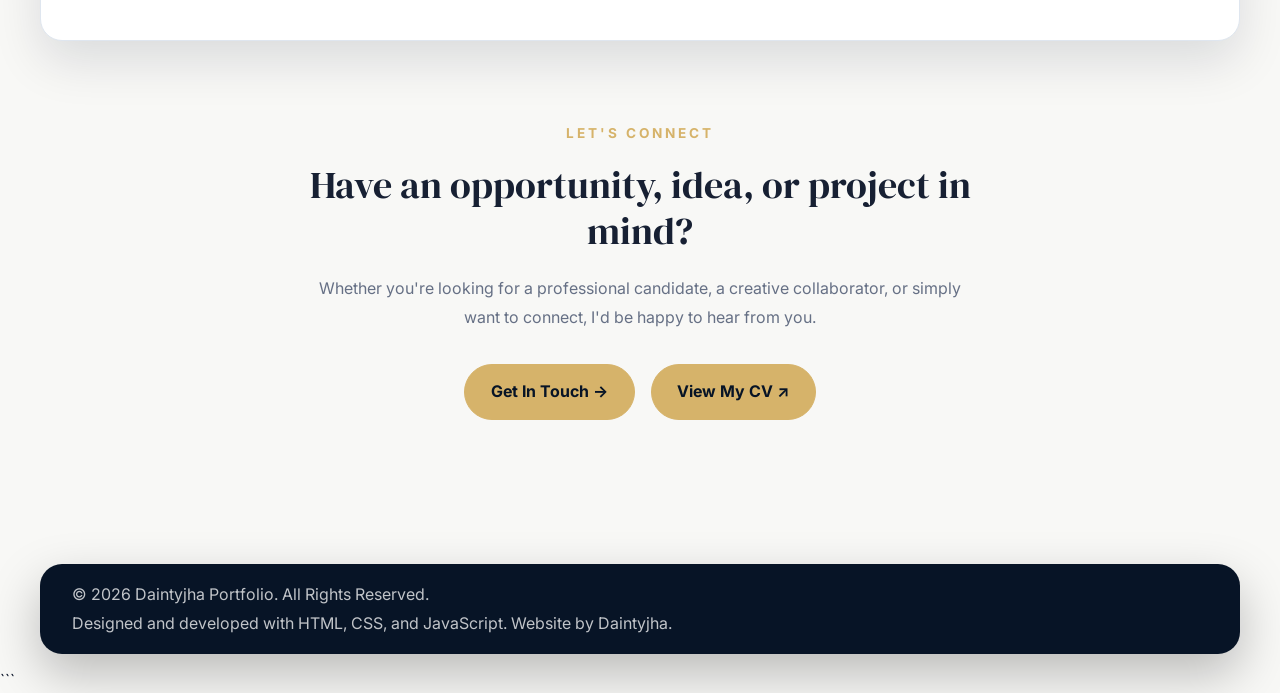
==== commit 7335cc3d: "Update index.html" ====
--- a/index.html
+++ b/index.html
@@ -3,8 +3,6 @@
 <html lang="en">
 
 <head>
-
-```
 <!-- =========================================
      GOOGLE ANALYTICS 4
      ========================================= -->
@@ -24,20 +22,6 @@
 
     gtag("config", "G-D48G5HC8G1");
 </script>
-
-
-<!-- =========================================
-     COOKIEYES
-     ========================================= -->
-
-<!-- Start cookieyes banner -->
-<script
-    id="cookieyes"
-    type="text/javascript"
-    src="https://cdn-cookieyes.com/client_data/dc407ac7b170aed1c0a980ccf6e65b48/script.js">
-</script>
-<!-- End cookieyes banner -->
-
 
 <!-- =========================================
      BASIC META
@@ -99,13 +83,11 @@
     rel="stylesheet"
     href="style.css"
 >
-```
 
 </head>
 
 <body>
 
-```
 <!-- =========================================
      NAVBAR
      ========================================= -->
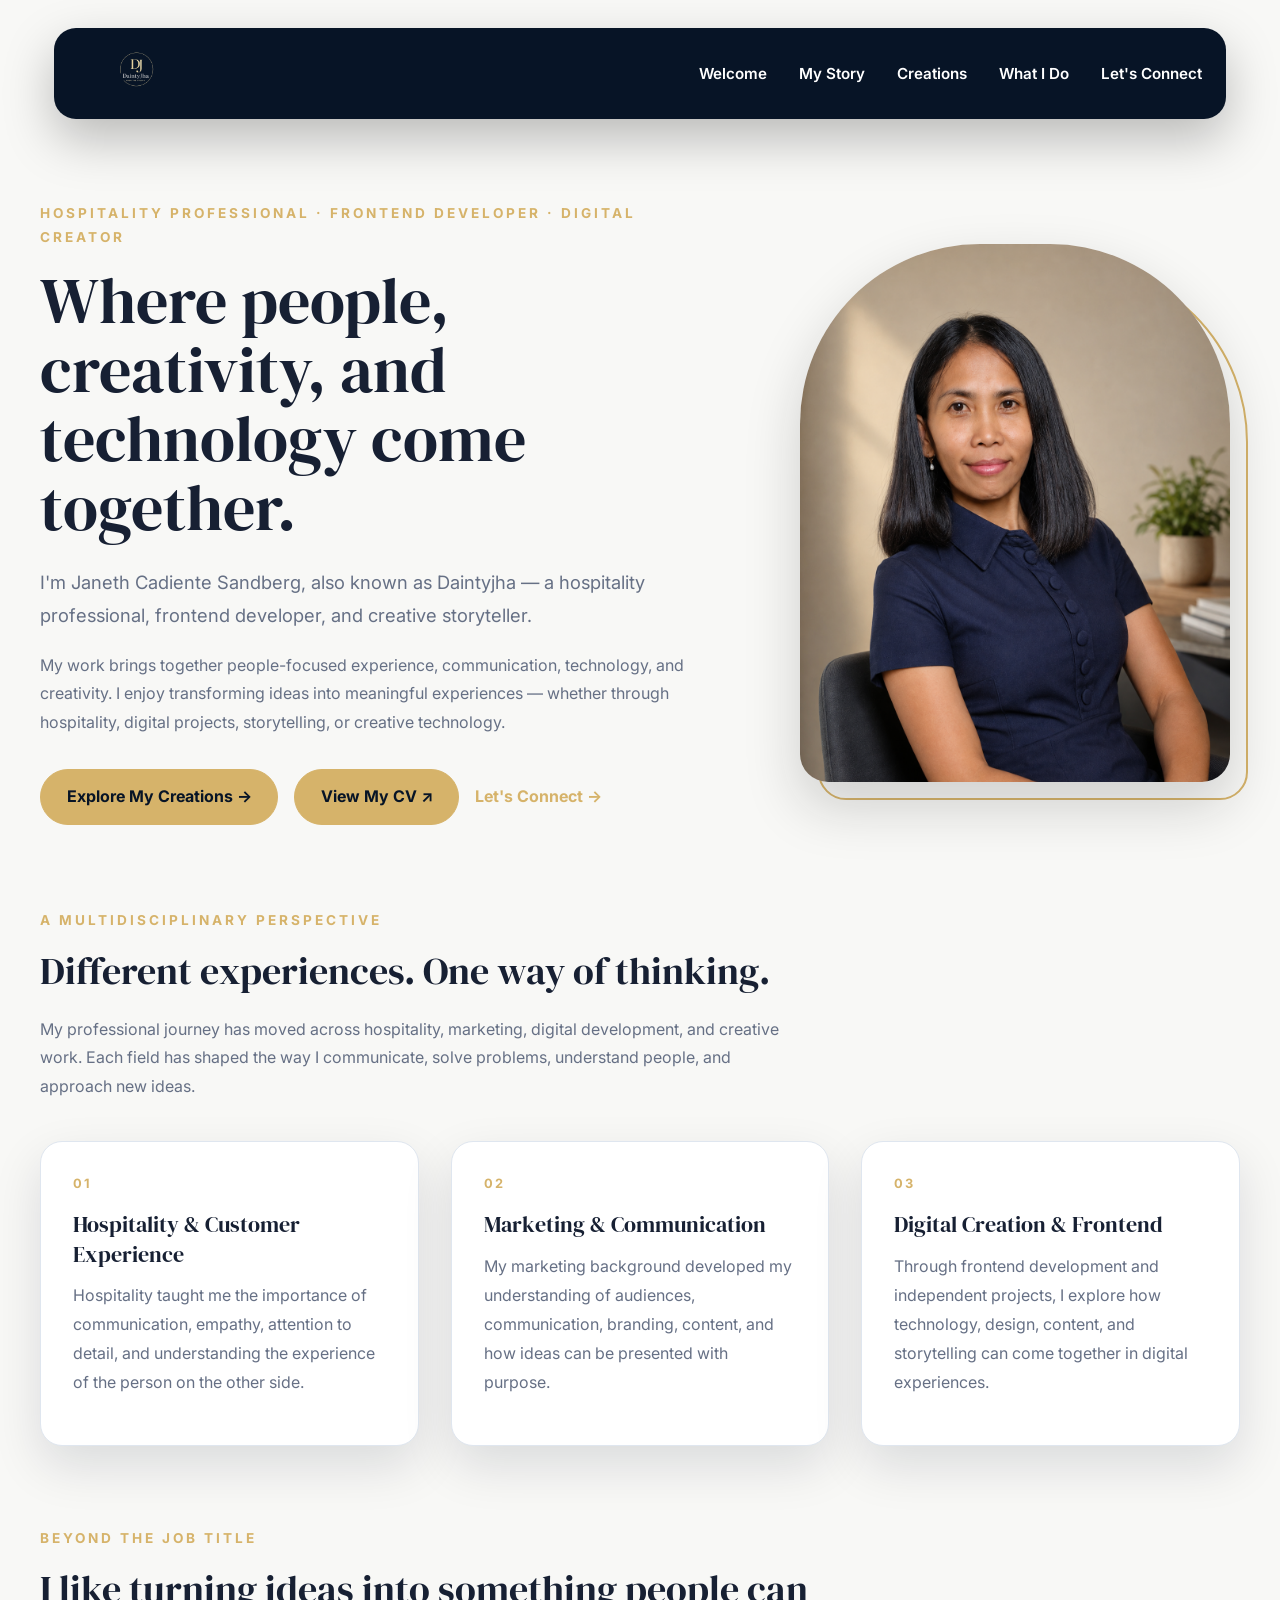
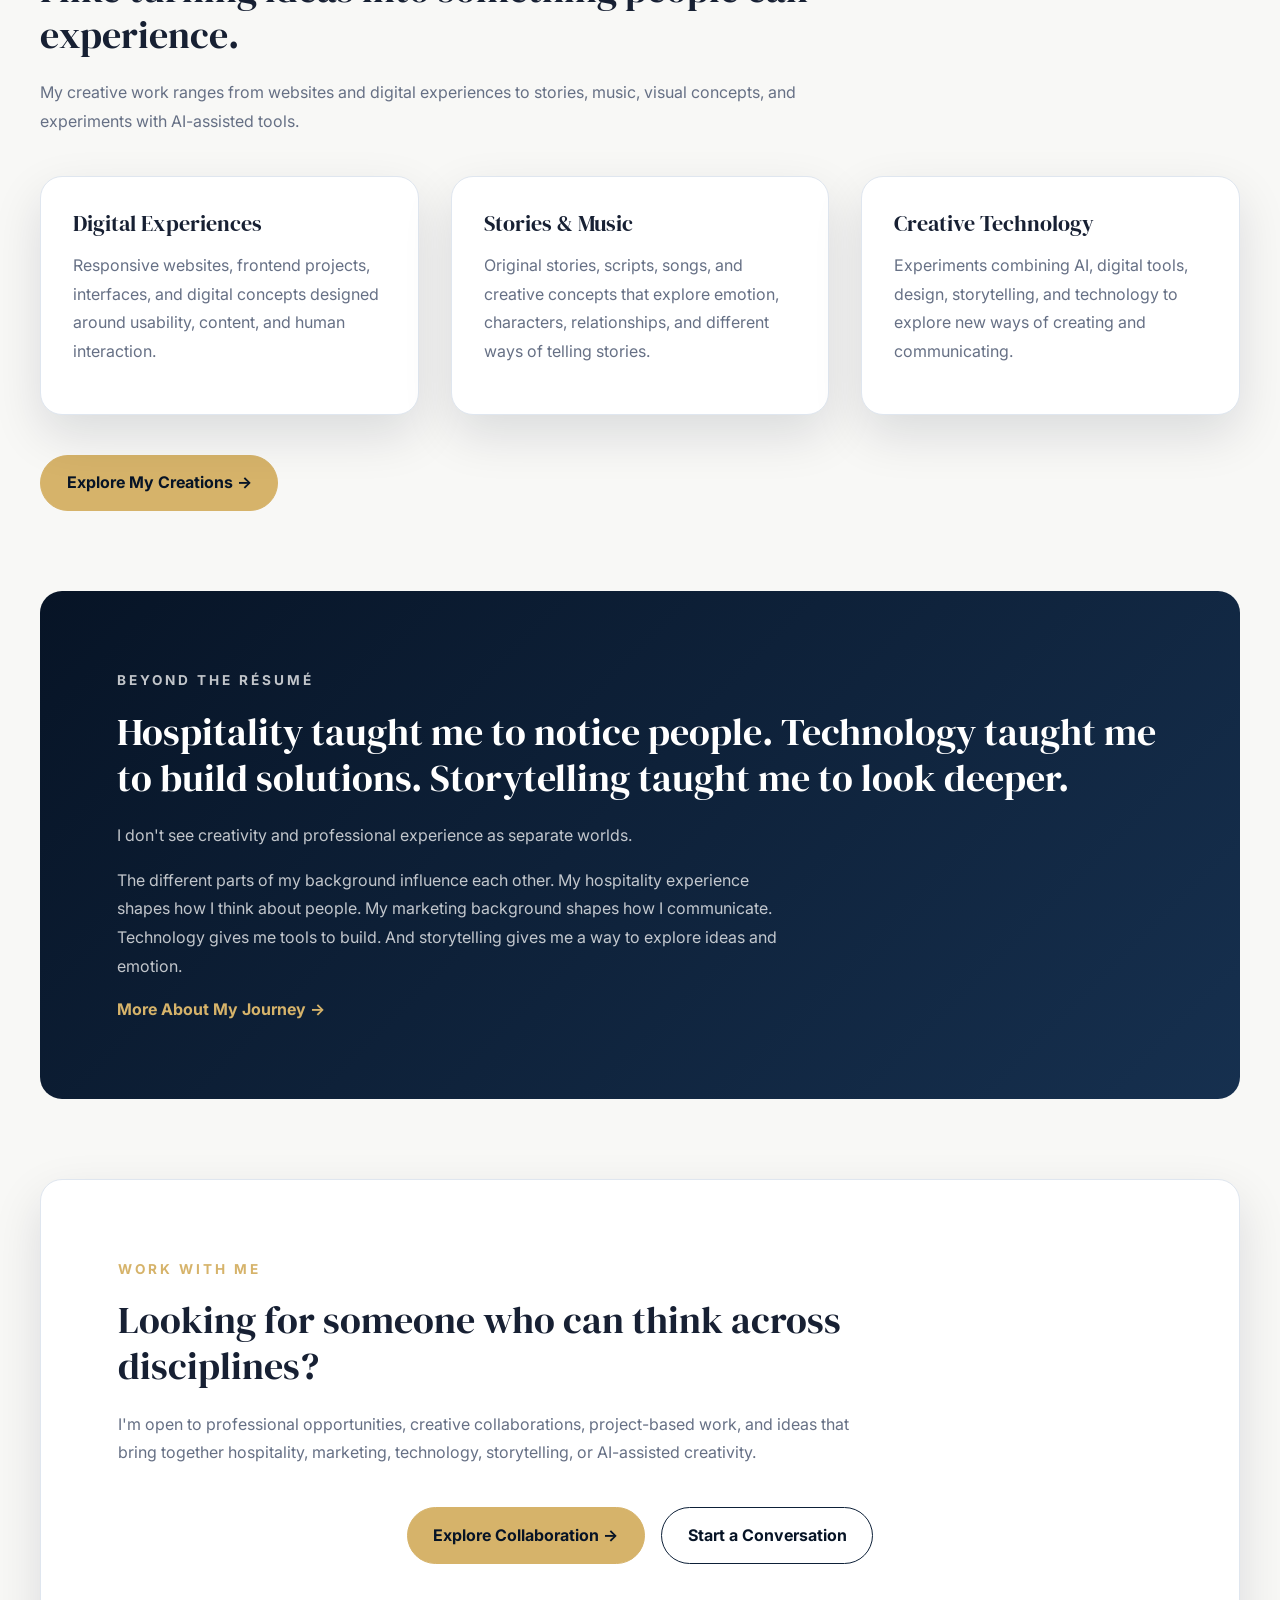
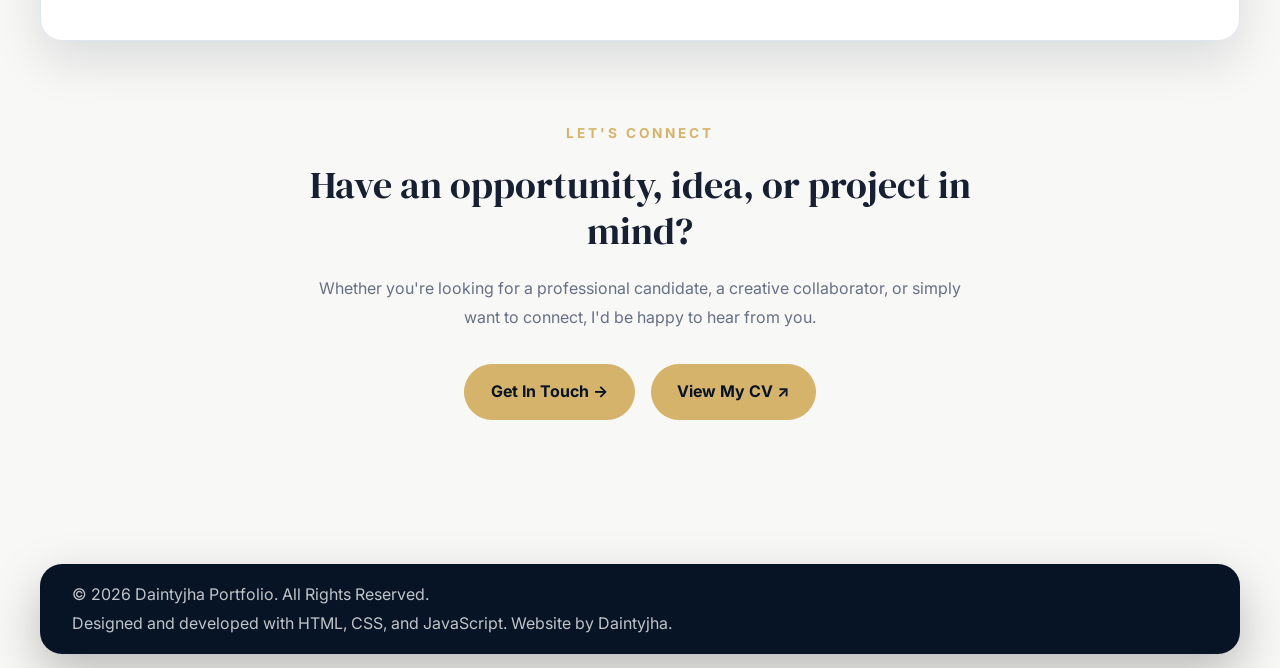
==== commit ac9a16ec: "Update index.html" ====
--- a/index.html
+++ b/index.html
@@ -22,7 +22,20 @@
 
     gtag("config", "G-D48G5HC8G1");
 </script>
-
+<head>
+
+    <!-- Google Tag Manager -->
+    <script>
+    (function(w,d,s,l,i){w[l]=w[l]||[];w[l].push({'gtm.start':
+    new Date().getTime(),event:'gtm.js'});var f=d.getElementsByTagName(s)[0],
+    j=d.createElement(s),dl=l!='dataLayer'?'&l='+l:'';j.async=true;j.src=
+    'https://www.googletagmanager.com/gtm.js?id='+i+dl;f.parentNode.insertBefore(j,f);
+    })(window,document,'script','dataLayer','GTM-T9Z2T4RM');
+    </script>
+    <!-- End Google Tag Manager -->
+
+
+    <meta charset="UTF-8">
 <!-- =========================================
      BASIC META
      ========================================= -->
@@ -87,7 +100,21 @@
 </head>
 
 <body>
-
+<body>
+
+    <!-- Google Tag Manager (noscript) -->
+    <noscript>
+        <iframe
+            src="https://www.googletagmanager.com/ns.html?id=GTM-T9Z2T4RM"
+            height="0"
+            width="0"
+            style="display:none;visibility:hidden">
+        </iframe>
+    </noscript>
+    <!-- End Google Tag Manager (noscript) -->
+
+
+    <!-- Navbar -->
 <!-- =========================================
      NAVBAR
      ========================================= -->
@@ -516,7 +543,7 @@
      ========================================= -->
 
 <script src="script.js"></script>
-```
+
 
 </body>
 
